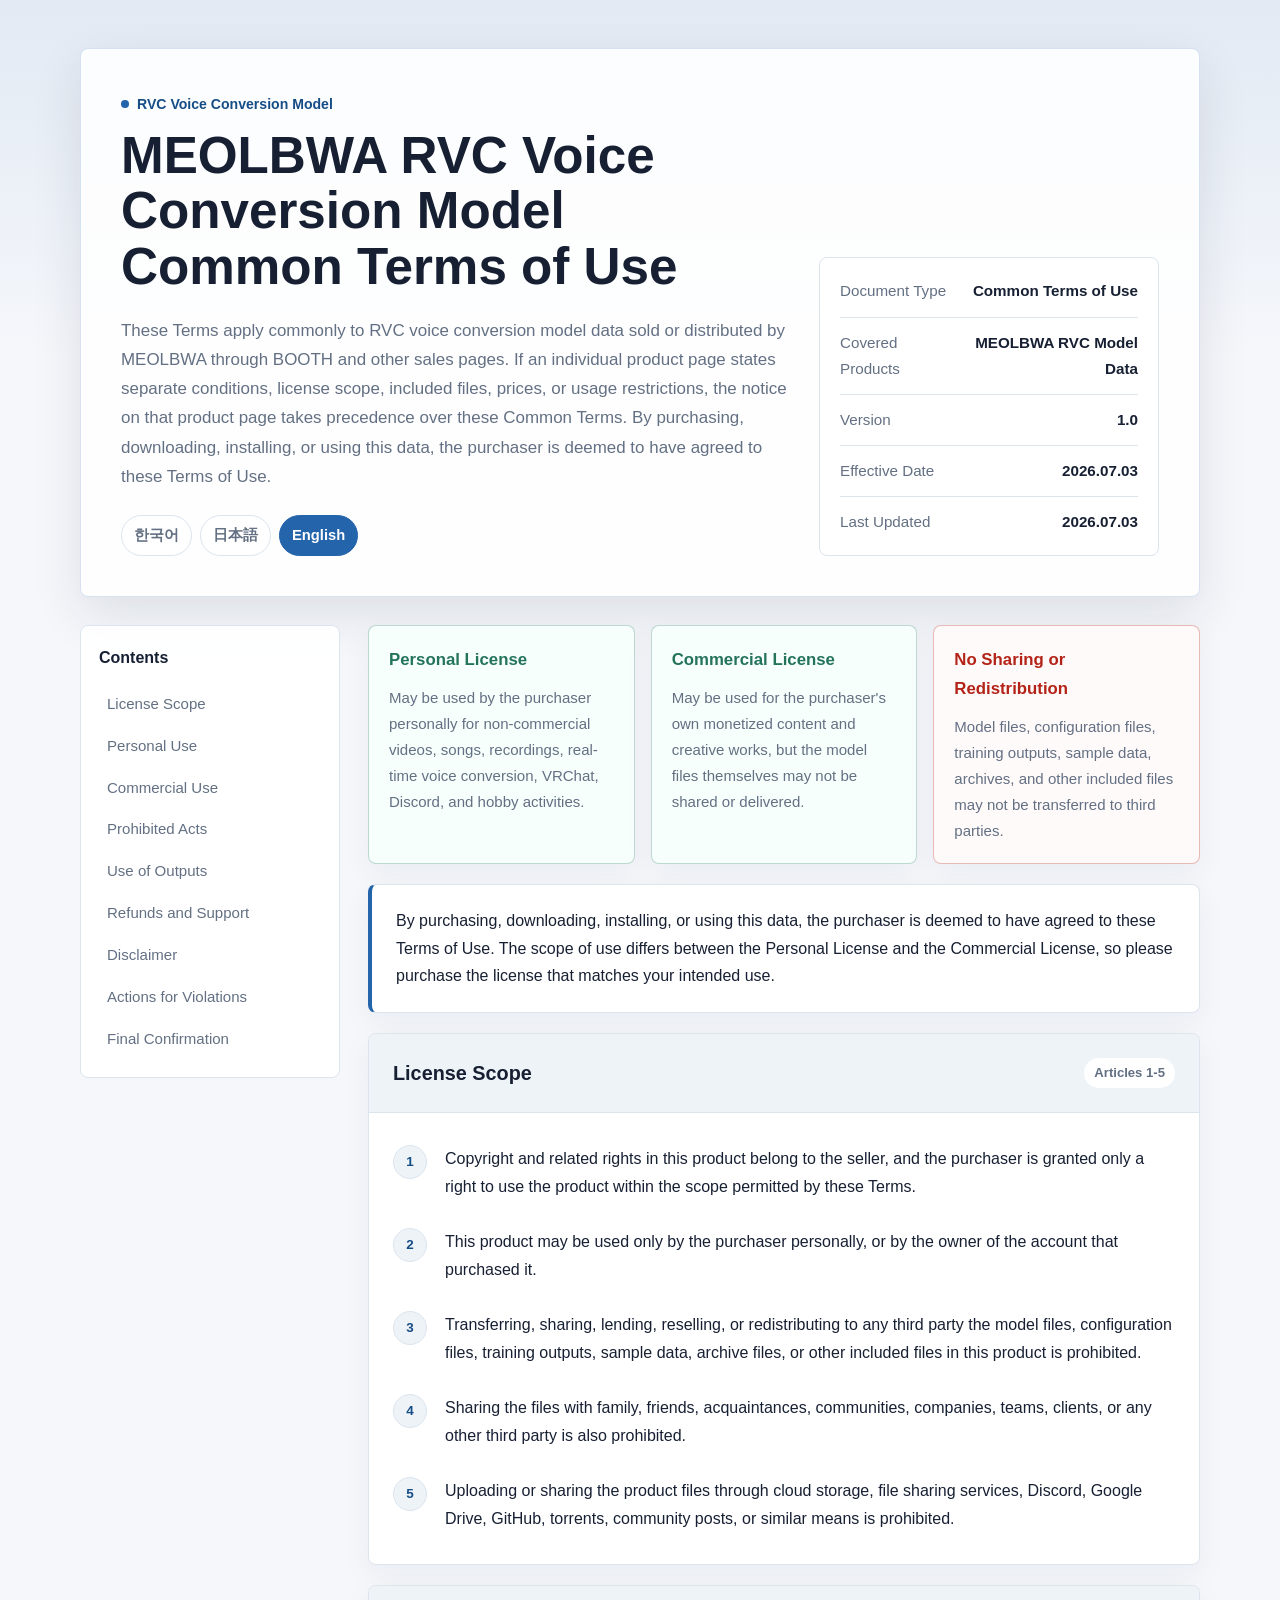
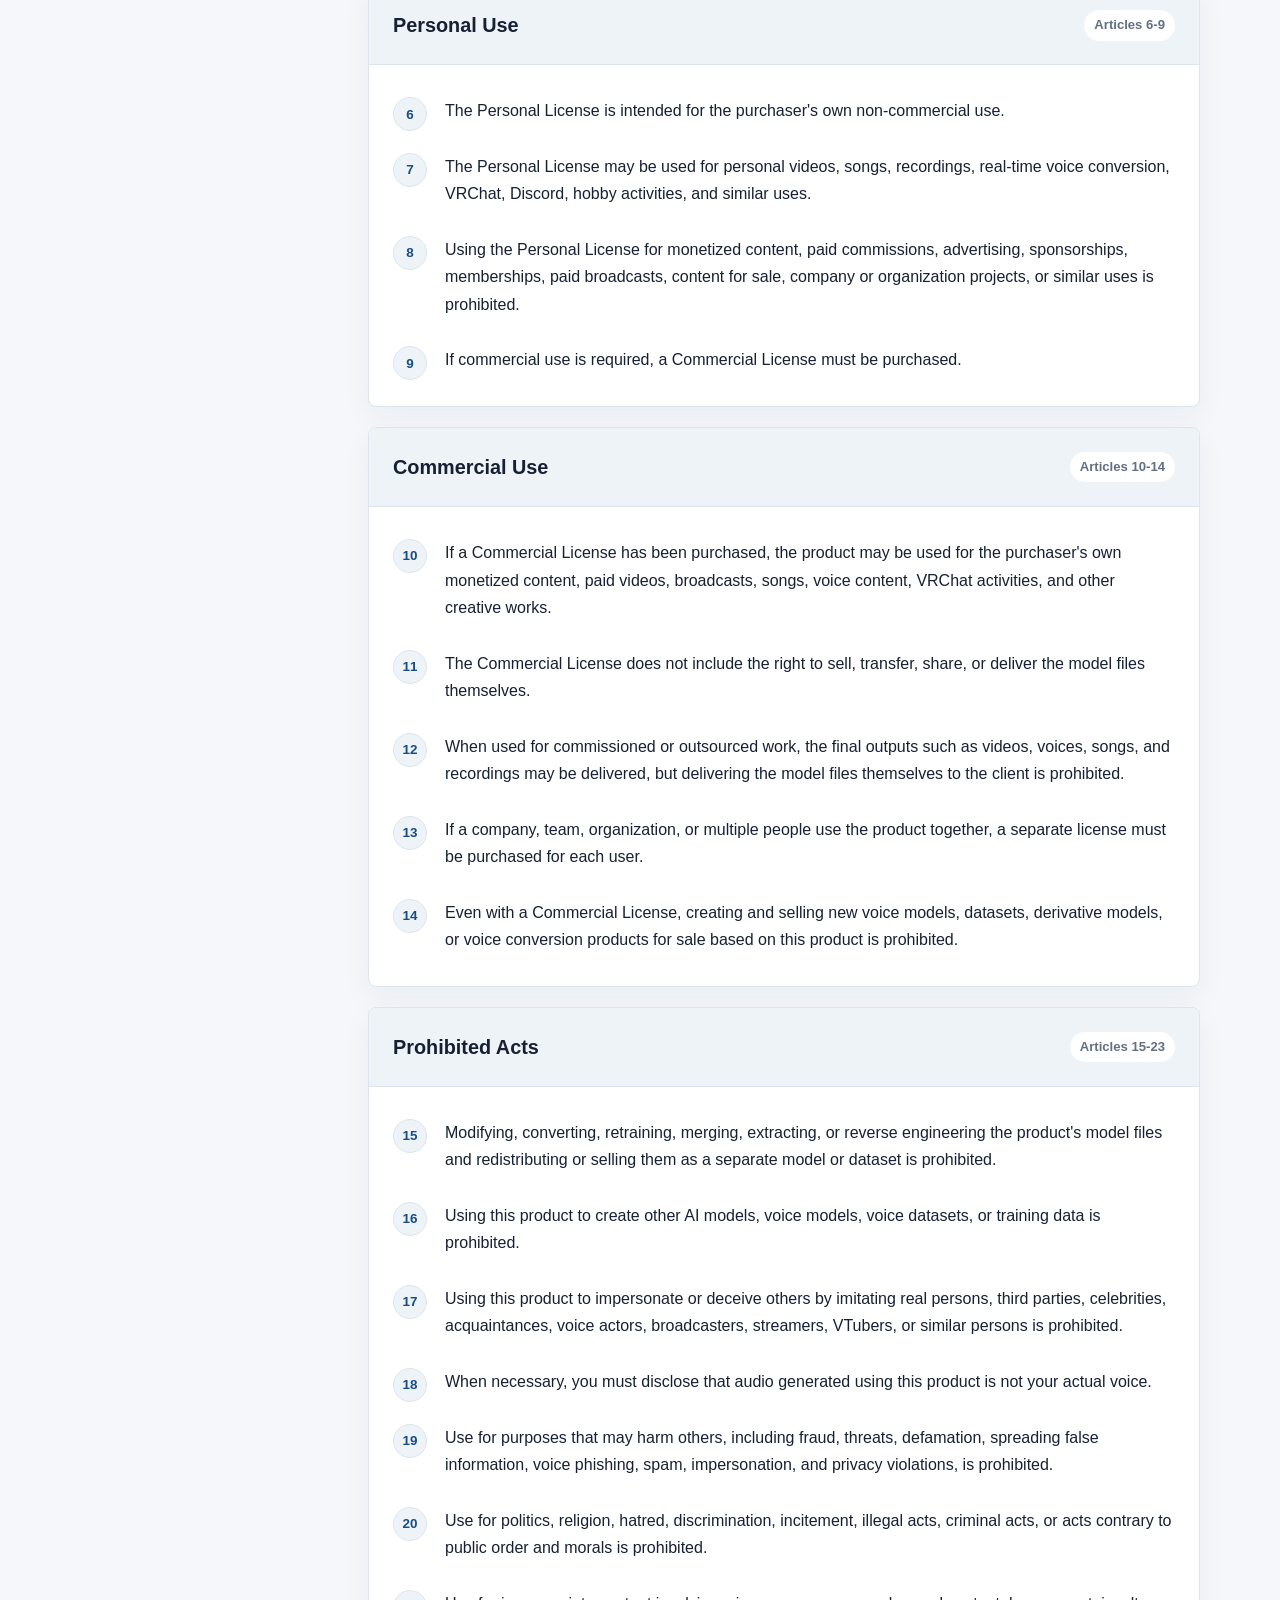
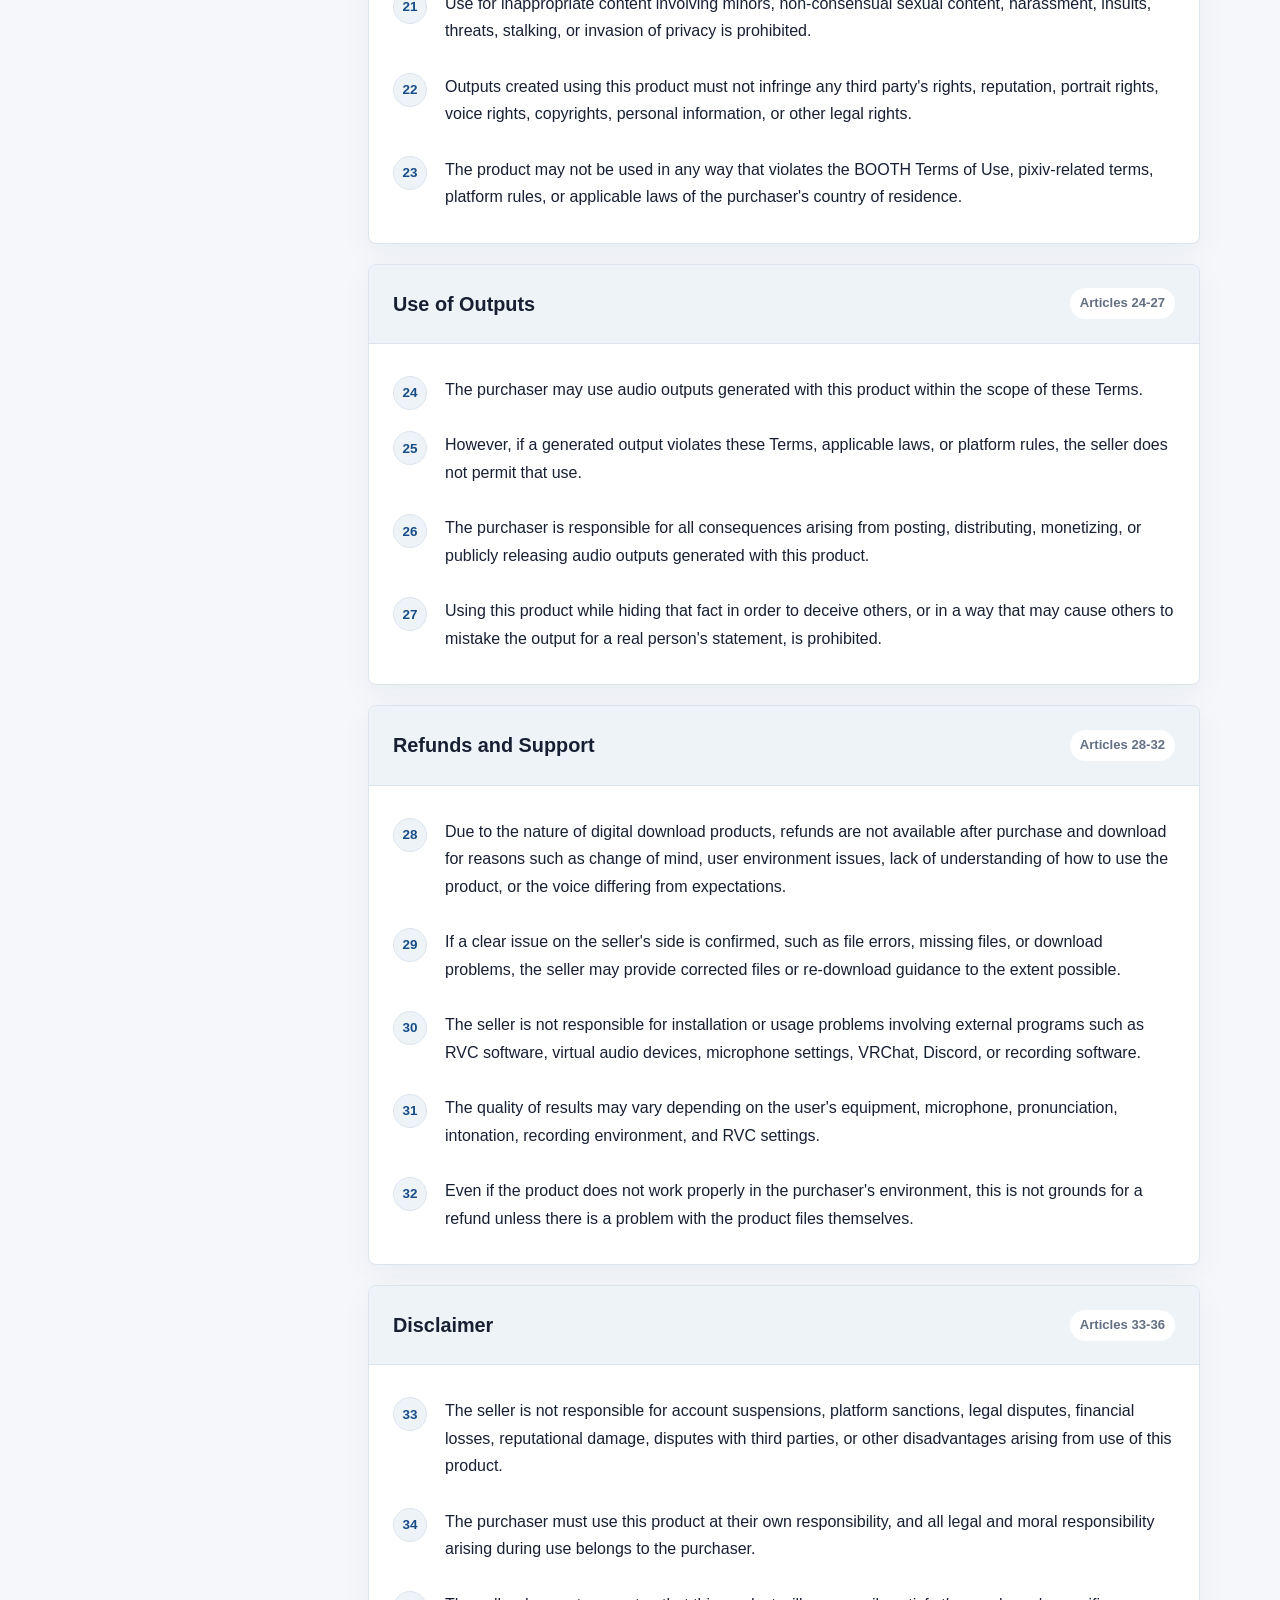
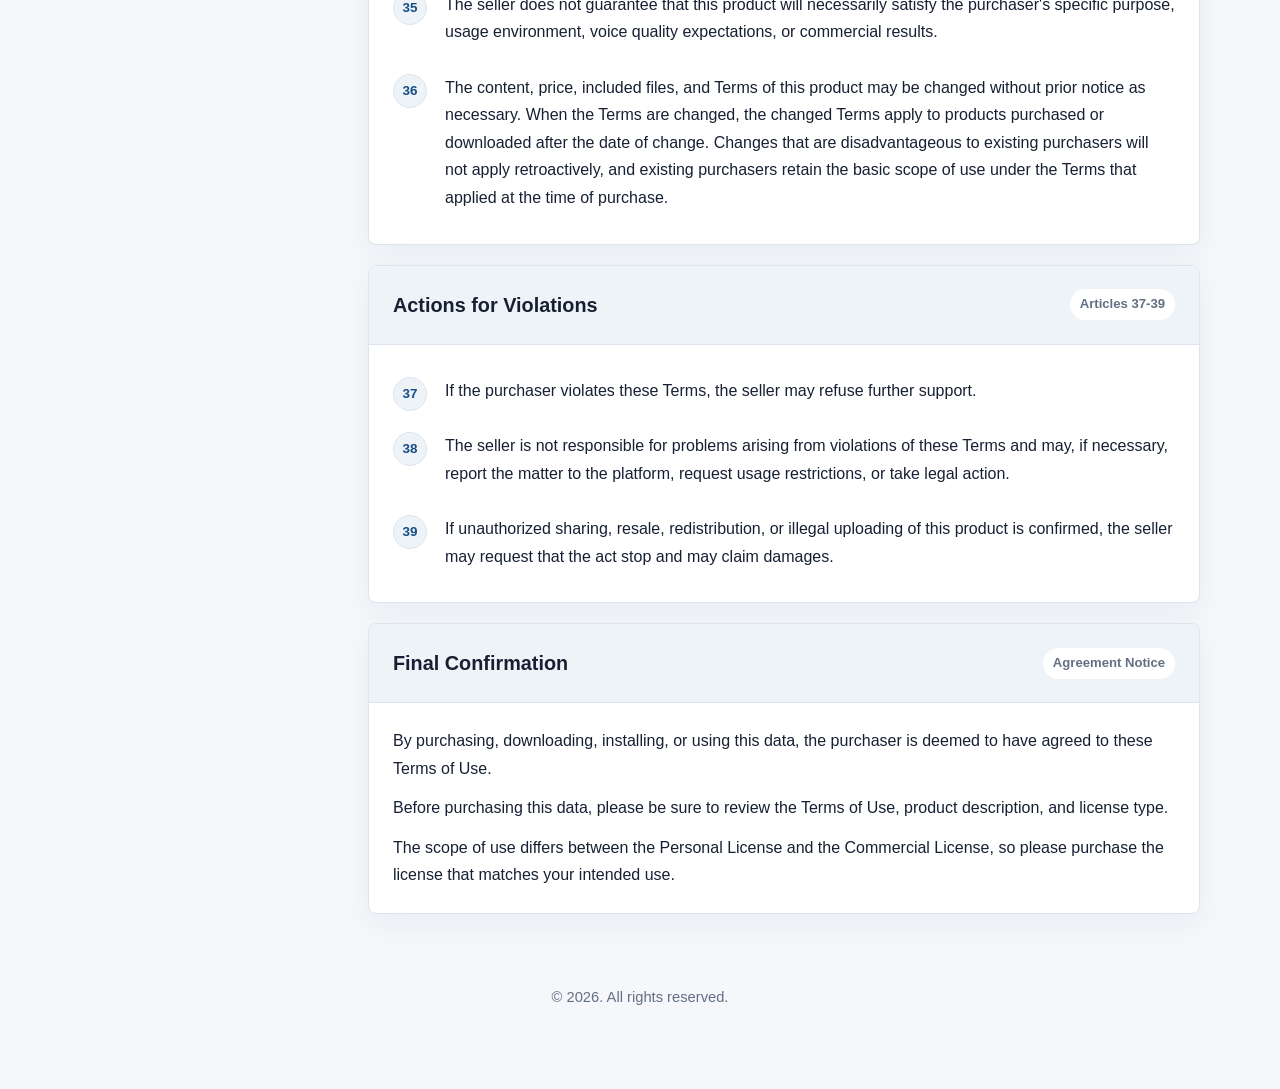
==== en.html @ eeedddf6 "Add Japanese and English terms pages" ====
<!doctype html>
<html lang="en">
<head>
  <meta charset="utf-8">
  <meta name="viewport" content="width=device-width, initial-scale=1">
  <meta name="description" content="Common terms of use and license guide for MEOLBWA RVC voice conversion model data">
  <title>MEOLBWA RVC Voice Conversion Model Common Terms of Use</title>
  <link rel="stylesheet" href="styles.css">
</head>
<body>
  <a class="skip-link" href="#terms">Skip to content</a>

  <main class="page" id="top">
    <header class="hero" aria-labelledby="page-title">
      <div>
        <p class="eyebrow">RVC Voice Conversion Model</p>
        <h1 id="page-title">MEOLBWA RVC Voice Conversion Model Common Terms of Use</h1>
        <p class="lead">
          These Terms apply commonly to RVC voice conversion model data sold or distributed by
          MEOLBWA through BOOTH and other sales pages. If an individual product page states
          separate conditions, license scope, included files, prices, or usage restrictions,
          the notice on that product page takes precedence over these Common Terms. By purchasing,
          downloading, installing, or using this data, the purchaser is deemed to have agreed to
          these Terms of Use.
        </p>
        <nav class="language-nav" aria-label="Language selection">
          <a href="index.html" lang="ko">한국어</a>
          <a href="ja.html" lang="ja">日本語</a>
          <a class="active" href="en.html" aria-current="page">English</a>
        </nav>
      </div>

      <aside class="meta-panel" aria-label="Terms information">
        <div class="meta-item">
          <span class="meta-label">Document Type</span>
          <span class="meta-value">Common Terms of Use</span>
        </div>
        <div class="meta-item">
          <span class="meta-label">Covered Products</span>
          <span class="meta-value">MEOLBWA RVC Model Data</span>
        </div>
        <div class="meta-item">
          <span class="meta-label">Version</span>
          <span class="meta-value">1.0</span>
        </div>
        <div class="meta-item">
          <span class="meta-label">Effective Date</span>
          <span class="meta-value">2026.07.03</span>
        </div>
        <div class="meta-item">
          <span class="meta-label">Last Updated</span>
          <span class="meta-value">2026.07.03</span>
        </div>
      </aside>
    </header>

    <div class="layout">
      <aside class="toc" aria-label="Terms table of contents">
        <p class="toc-title">Contents</p>
        <nav>
          <a href="#license">License Scope</a>
          <a href="#personal">Personal Use</a>
          <a href="#commercial">Commercial Use</a>
          <a href="#prohibited">Prohibited Acts</a>
          <a href="#outputs">Use of Outputs</a>
          <a href="#refund">Refunds and Support</a>
          <a href="#disclaimer">Disclaimer</a>
          <a href="#violation">Actions for Violations</a>
          <a href="#final">Final Confirmation</a>
        </nav>
      </aside>

      <div class="content" id="terms">
        <section class="summary-grid" aria-label="Key points">
          <article class="summary-card allowed">
            <h2>Personal License</h2>
            <p>May be used by the purchaser personally for non-commercial videos, songs, recordings, real-time voice conversion, VRChat, Discord, and hobby activities.</p>
          </article>
          <article class="summary-card allowed">
            <h2>Commercial License</h2>
            <p>May be used for the purchaser's own monetized content and creative works, but the model files themselves may not be shared or delivered.</p>
          </article>
          <article class="summary-card warning">
            <h2>No Sharing or Redistribution</h2>
            <p>Model files, configuration files, training outputs, sample data, archives, and other included files may not be transferred to third parties.</p>
          </article>
        </section>

        <section class="notice" aria-label="Agreement notice">
          <p>
            By purchasing, downloading, installing, or using this data, the purchaser is deemed to have agreed to these Terms of Use.
            The scope of use differs between the Personal License and the Commercial License, so please purchase the license that matches your intended use.
          </p>
        </section>

        <section class="terms-section" id="license" aria-labelledby="license-title">
          <div class="section-heading">
            <h2 id="license-title">License Scope</h2>
            <span class="section-count">Articles 1-5</span>
          </div>
          <div class="section-body">
            <ol class="terms-list">
              <li>Copyright and related rights in this product belong to the seller, and the purchaser is granted only a right to use the product within the scope permitted by these Terms.</li>
              <li>This product may be used only by the purchaser personally, or by the owner of the account that purchased it.</li>
              <li>Transferring, sharing, lending, reselling, or redistributing to any third party the model files, configuration files, training outputs, sample data, archive files, or other included files in this product is prohibited.</li>
              <li>Sharing the files with family, friends, acquaintances, communities, companies, teams, clients, or any other third party is also prohibited.</li>
              <li>Uploading or sharing the product files through cloud storage, file sharing services, Discord, Google Drive, GitHub, torrents, community posts, or similar means is prohibited.</li>
            </ol>
          </div>
        </section>

        <section class="terms-section" id="personal" aria-labelledby="personal-title">
          <div class="section-heading">
            <h2 id="personal-title">Personal Use</h2>
            <span class="section-count">Articles 6-9</span>
          </div>
          <div class="section-body">
            <ol class="terms-list">
              <li>The Personal License is intended for the purchaser's own non-commercial use.</li>
              <li>The Personal License may be used for personal videos, songs, recordings, real-time voice conversion, VRChat, Discord, hobby activities, and similar uses.</li>
              <li>Using the Personal License for monetized content, paid commissions, advertising, sponsorships, memberships, paid broadcasts, content for sale, company or organization projects, or similar uses is prohibited.</li>
              <li>If commercial use is required, a Commercial License must be purchased.</li>
            </ol>
          </div>
        </section>

        <section class="terms-section" id="commercial" aria-labelledby="commercial-title">
          <div class="section-heading">
            <h2 id="commercial-title">Commercial Use</h2>
            <span class="section-count">Articles 10-14</span>
          </div>
          <div class="section-body">
            <ol class="terms-list">
              <li>If a Commercial License has been purchased, the product may be used for the purchaser's own monetized content, paid videos, broadcasts, songs, voice content, VRChat activities, and other creative works.</li>
              <li>The Commercial License does not include the right to sell, transfer, share, or deliver the model files themselves.</li>
              <li>When used for commissioned or outsourced work, the final outputs such as videos, voices, songs, and recordings may be delivered, but delivering the model files themselves to the client is prohibited.</li>
              <li>If a company, team, organization, or multiple people use the product together, a separate license must be purchased for each user.</li>
              <li>Even with a Commercial License, creating and selling new voice models, datasets, derivative models, or voice conversion products for sale based on this product is prohibited.</li>
            </ol>
          </div>
        </section>

        <section class="terms-section" id="prohibited" aria-labelledby="prohibited-title">
          <div class="section-heading">
            <h2 id="prohibited-title">Prohibited Acts</h2>
            <span class="section-count">Articles 15-23</span>
          </div>
          <div class="section-body">
            <ol class="terms-list">
              <li>Modifying, converting, retraining, merging, extracting, or reverse engineering the product's model files and redistributing or selling them as a separate model or dataset is prohibited.</li>
              <li>Using this product to create other AI models, voice models, voice datasets, or training data is prohibited.</li>
              <li>Using this product to impersonate or deceive others by imitating real persons, third parties, celebrities, acquaintances, voice actors, broadcasters, streamers, VTubers, or similar persons is prohibited.</li>
              <li>When necessary, you must disclose that audio generated using this product is not your actual voice.</li>
              <li>Use for purposes that may harm others, including fraud, threats, defamation, spreading false information, voice phishing, spam, impersonation, and privacy violations, is prohibited.</li>
              <li>Use for politics, religion, hatred, discrimination, incitement, illegal acts, criminal acts, or acts contrary to public order and morals is prohibited.</li>
              <li>Use for inappropriate content involving minors, non-consensual sexual content, harassment, insults, threats, stalking, or invasion of privacy is prohibited.</li>
              <li>Outputs created using this product must not infringe any third party's rights, reputation, portrait rights, voice rights, copyrights, personal information, or other legal rights.</li>
              <li>The product may not be used in any way that violates the BOOTH Terms of Use, pixiv-related terms, platform rules, or applicable laws of the purchaser's country of residence.</li>
            </ol>
          </div>
        </section>

        <section class="terms-section" id="outputs" aria-labelledby="outputs-title">
          <div class="section-heading">
            <h2 id="outputs-title">Use of Outputs</h2>
            <span class="section-count">Articles 24-27</span>
          </div>
          <div class="section-body">
            <ol class="terms-list">
              <li>The purchaser may use audio outputs generated with this product within the scope of these Terms.</li>
              <li>However, if a generated output violates these Terms, applicable laws, or platform rules, the seller does not permit that use.</li>
              <li>The purchaser is responsible for all consequences arising from posting, distributing, monetizing, or publicly releasing audio outputs generated with this product.</li>
              <li>Using this product while hiding that fact in order to deceive others, or in a way that may cause others to mistake the output for a real person's statement, is prohibited.</li>
            </ol>
          </div>
        </section>

        <section class="terms-section" id="refund" aria-labelledby="refund-title">
          <div class="section-heading">
            <h2 id="refund-title">Refunds and Support</h2>
            <span class="section-count">Articles 28-32</span>
          </div>
          <div class="section-body">
            <ol class="terms-list">
              <li>Due to the nature of digital download products, refunds are not available after purchase and download for reasons such as change of mind, user environment issues, lack of understanding of how to use the product, or the voice differing from expectations.</li>
              <li>If a clear issue on the seller's side is confirmed, such as file errors, missing files, or download problems, the seller may provide corrected files or re-download guidance to the extent possible.</li>
              <li>The seller is not responsible for installation or usage problems involving external programs such as RVC software, virtual audio devices, microphone settings, VRChat, Discord, or recording software.</li>
              <li>The quality of results may vary depending on the user's equipment, microphone, pronunciation, intonation, recording environment, and RVC settings.</li>
              <li>Even if the product does not work properly in the purchaser's environment, this is not grounds for a refund unless there is a problem with the product files themselves.</li>
            </ol>
          </div>
        </section>

        <section class="terms-section" id="disclaimer" aria-labelledby="disclaimer-title">
          <div class="section-heading">
            <h2 id="disclaimer-title">Disclaimer</h2>
            <span class="section-count">Articles 33-36</span>
          </div>
          <div class="section-body">
            <ol class="terms-list">
              <li>The seller is not responsible for account suspensions, platform sanctions, legal disputes, financial losses, reputational damage, disputes with third parties, or other disadvantages arising from use of this product.</li>
              <li>The purchaser must use this product at their own responsibility, and all legal and moral responsibility arising during use belongs to the purchaser.</li>
              <li>The seller does not guarantee that this product will necessarily satisfy the purchaser's specific purpose, usage environment, voice quality expectations, or commercial results.</li>
              <li>The content, price, included files, and Terms of this product may be changed without prior notice as necessary. When the Terms are changed, the changed Terms apply to products purchased or downloaded after the date of change. Changes that are disadvantageous to existing purchasers will not apply retroactively, and existing purchasers retain the basic scope of use under the Terms that applied at the time of purchase.</li>
            </ol>
          </div>
        </section>

        <section class="terms-section" id="violation" aria-labelledby="violation-title">
          <div class="section-heading">
            <h2 id="violation-title">Actions for Violations</h2>
            <span class="section-count">Articles 37-39</span>
          </div>
          <div class="section-body">
            <ol class="terms-list">
              <li>If the purchaser violates these Terms, the seller may refuse further support.</li>
              <li>The seller is not responsible for problems arising from violations of these Terms and may, if necessary, report the matter to the platform, request usage restrictions, or take legal action.</li>
              <li>If unauthorized sharing, resale, redistribution, or illegal uploading of this product is confirmed, the seller may request that the act stop and may claim damages.</li>
            </ol>
          </div>
        </section>

        <section class="terms-section" id="final" aria-labelledby="final-title">
          <div class="section-heading">
            <h2 id="final-title">Final Confirmation</h2>
            <span class="section-count">Agreement Notice</span>
          </div>
          <div class="section-body">
            <p>By purchasing, downloading, installing, or using this data, the purchaser is deemed to have agreed to these Terms of Use.</p>
            <p>Before purchasing this data, please be sure to review the Terms of Use, product description, and license type.</p>
            <p>The scope of use differs between the Personal License and the Commercial License, so please purchase the license that matches your intended use.</p>
          </div>
        </section>
      </div>
    </div>

    <footer class="footer">
      <p>© 2026. All rights reserved.</p>
    </footer>
  </main>
</body>
</html>
---- styles.css ----
:root {
  color-scheme: light;
  --bg: #f5f7fb;
  --surface: #ffffff;
  --surface-muted: #eef3f8;
  --text: #172033;
  --muted: #637083;
  --line: #dce4ee;
  --accent: #2364aa;
  --accent-strong: #174d86;
  --danger: #b42318;
  --success: #24745b;
  --shadow: 0 18px 50px rgba(23, 32, 51, 0.11);
  --radius: 8px;
}

* {
  box-sizing: border-box;
}

html {
  scroll-behavior: smooth;
}

body {
  margin: 0;
  min-width: 320px;
  background:
    linear-gradient(180deg, rgba(35, 100, 170, 0.09), rgba(245, 247, 251, 0) 360px),
    var(--bg);
  color: var(--text);
  font-family: -apple-system, BlinkMacSystemFont, "Segoe UI", "Noto Sans KR", "Noto Sans JP", "Apple SD Gothic Neo", sans-serif;
  line-height: 1.72;
  overflow-wrap: break-word;
  word-break: keep-all;
}

a {
  color: inherit;
}

.skip-link {
  position: absolute;
  left: 16px;
  top: -48px;
  z-index: 20;
  padding: 10px 14px;
  border-radius: var(--radius);
  background: var(--text);
  color: #fff;
  text-decoration: none;
  transition: top 0.2s ease;
}

.skip-link:focus {
  top: 16px;
}

.page {
  width: min(1120px, calc(100% - 32px));
  margin: 0 auto;
  padding: 48px 0 64px;
}

.hero {
  display: grid;
  grid-template-columns: minmax(0, 1fr) 340px;
  gap: 28px;
  align-items: end;
  padding: 40px;
  border: 1px solid rgba(35, 100, 170, 0.18);
  border-radius: var(--radius);
  background: rgba(255, 255, 255, 0.86);
  box-shadow: var(--shadow);
}

.hero > div {
  min-width: 0;
}

html[lang="ja"] body {
  word-break: normal;
}

.eyebrow {
  display: inline-flex;
  align-items: center;
  gap: 8px;
  margin: 0 0 12px;
  color: var(--accent-strong);
  font-size: 0.88rem;
  font-weight: 700;
  letter-spacing: 0;
}

.eyebrow::before {
  content: "";
  width: 8px;
  height: 8px;
  border-radius: 999px;
  background: var(--accent);
}

h1 {
  max-width: 760px;
  margin: 0;
  font-size: clamp(2.05rem, 4vw, 4.25rem);
  line-height: 1.08;
  letter-spacing: 0;
}

.lead {
  max-width: 720px;
  margin: 22px 0 0;
  color: var(--muted);
  font-size: 1.06rem;
}

.language-nav {
  display: flex;
  flex-wrap: wrap;
  gap: 8px;
  margin-top: 24px;
}

.language-nav a {
  display: inline-flex;
  align-items: center;
  min-height: 36px;
  padding: 7px 12px;
  border: 1px solid var(--line);
  border-radius: 999px;
  background: #fff;
  color: var(--muted);
  font-size: 0.92rem;
  font-weight: 700;
  text-decoration: none;
}

.language-nav a:hover,
.language-nav a:focus {
  border-color: rgba(35, 100, 170, 0.42);
  color: var(--accent-strong);
  outline: none;
}

.language-nav a.active {
  border-color: var(--accent);
  background: var(--accent);
  color: #fff;
}

.meta-panel {
  display: grid;
  gap: 12px;
  padding: 20px;
  border: 1px solid var(--line);
  border-radius: var(--radius);
  background: var(--surface);
}

.meta-item {
  display: flex;
  justify-content: space-between;
  gap: 18px;
  padding-bottom: 12px;
  border-bottom: 1px solid var(--line);
  font-size: 0.95rem;
}

.meta-item:last-child {
  padding-bottom: 0;
  border-bottom: 0;
}

.meta-label {
  color: var(--muted);
}

.meta-value {
  font-weight: 700;
  text-align: right;
}

.layout {
  display: grid;
  grid-template-columns: 260px minmax(0, 1fr);
  gap: 28px;
  align-items: start;
  margin-top: 28px;
}

.toc {
  position: sticky;
  top: 18px;
  padding: 18px;
  border: 1px solid var(--line);
  border-radius: var(--radius);
  background: rgba(255, 255, 255, 0.92);
}

.toc-title {
  margin: 0 0 12px;
  font-weight: 800;
}

.toc nav {
  display: grid;
  gap: 2px;
}

.toc a {
  display: block;
  padding: 7px 8px;
  border-radius: 6px;
  color: var(--muted);
  font-size: 0.94rem;
  text-decoration: none;
}

.toc a:hover,
.toc a:focus {
  background: var(--surface-muted);
  color: var(--accent-strong);
  outline: none;
}

.content {
  display: grid;
  gap: 20px;
}

.summary-grid {
  display: grid;
  grid-template-columns: repeat(3, minmax(0, 1fr));
  gap: 16px;
}

.summary-card,
.terms-section,
.notice {
  border: 1px solid var(--line);
  border-radius: var(--radius);
  background: var(--surface);
  box-shadow: 0 10px 30px rgba(23, 32, 51, 0.05);
}

.summary-card {
  padding: 20px;
}

.summary-card h2 {
  margin: 0 0 10px;
  font-size: 1.05rem;
  letter-spacing: 0;
}

.summary-card p {
  margin: 0;
  color: var(--muted);
  font-size: 0.94rem;
}

.summary-card.warning {
  border-color: rgba(180, 35, 24, 0.3);
  background: #fffafa;
}

.summary-card.warning h2 {
  color: var(--danger);
}

.summary-card.allowed {
  border-color: rgba(36, 116, 91, 0.28);
  background: #f7fffc;
}

.summary-card.allowed h2 {
  color: var(--success);
}

.notice {
  padding: 22px 24px;
  border-left: 4px solid var(--accent);
}

.notice p {
  margin: 0;
}

.terms-section {
  scroll-margin-top: 24px;
  overflow: hidden;
}

.section-heading {
  display: flex;
  align-items: center;
  justify-content: space-between;
  gap: 16px;
  padding: 22px 24px;
  border-bottom: 1px solid var(--line);
  background: var(--surface-muted);
}

.section-heading h2 {
  margin: 0;
  font-size: 1.24rem;
  letter-spacing: 0;
}

.section-count {
  flex: 0 0 auto;
  padding: 4px 10px;
  border-radius: 999px;
  background: #fff;
  color: var(--muted);
  font-size: 0.82rem;
  font-weight: 700;
}

.section-body {
  padding: 24px;
}

.section-body p {
  margin: 0 0 12px;
}

.section-body p:last-child {
  margin-bottom: 0;
}

.terms-list {
  display: grid;
  gap: 12px;
  margin: 0;
  padding: 0;
  list-style: none;
  counter-reset: terms;
}

.terms-list li {
  position: relative;
  min-height: 42px;
  padding: 8px 0 8px 52px;
  counter-increment: terms;
}

.terms-list li::before {
  content: counter(terms);
  position: absolute;
  left: 0;
  top: 8px;
  display: grid;
  width: 32px;
  height: 32px;
  place-items: center;
  border: 1px solid var(--line);
  border-radius: 50%;
  background: var(--surface-muted);
  color: var(--accent-strong);
  font-size: 0.84rem;
  font-weight: 800;
  line-height: 1;
}

#personal .terms-list {
  counter-reset: terms 5;
}

#commercial .terms-list {
  counter-reset: terms 9;
}

#prohibited .terms-list {
  counter-reset: terms 14;
}

#outputs .terms-list {
  counter-reset: terms 23;
}

#refund .terms-list {
  counter-reset: terms 27;
}

#disclaimer .terms-list {
  counter-reset: terms 32;
}

#violation .terms-list {
  counter-reset: terms 36;
}

.footer {
  margin-top: 28px;
  padding: 28px 0 0;
  color: var(--muted);
  font-size: 0.92rem;
  text-align: center;
}

@media (max-width: 920px) {
  .hero,
  .layout {
    grid-template-columns: 1fr;
  }

  .hero {
    padding: 30px;
  }

  .toc {
    position: static;
  }

  .toc nav {
    grid-template-columns: repeat(2, minmax(0, 1fr));
  }

  .summary-grid {
    grid-template-columns: 1fr;
  }
}

@media (max-width: 560px) {
  .page {
    width: min(100% - 20px, 1120px);
    padding: 18px 0 40px;
  }

  .hero,
  .section-body,
  .notice {
    padding: 20px;
  }

  .section-heading {
    align-items: flex-start;
    flex-direction: column;
    padding: 18px 20px;
  }

  .toc nav {
    grid-template-columns: 1fr;
  }

  .meta-item {
    align-items: flex-start;
    flex-direction: column;
    gap: 3px;
  }

  .meta-value {
    text-align: left;
  }

  .terms-list li {
    padding-left: 44px;
  }
}
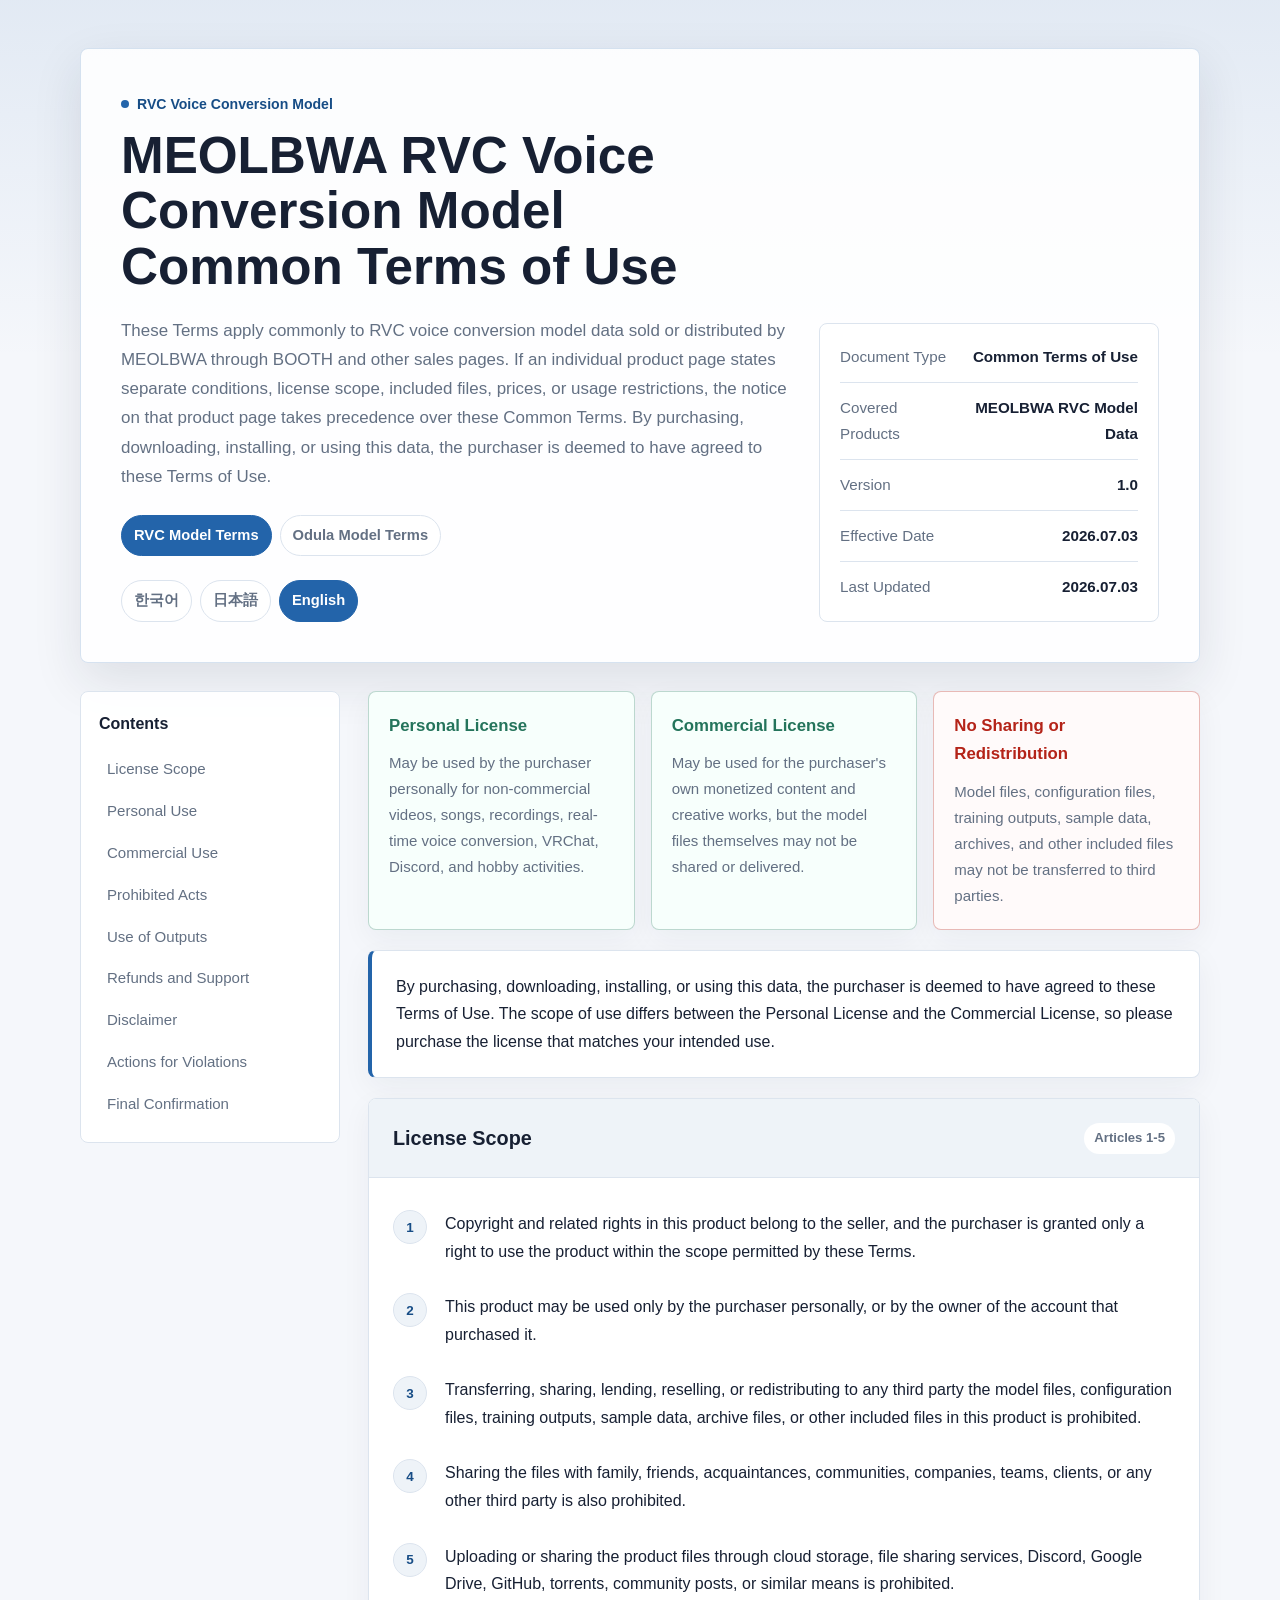
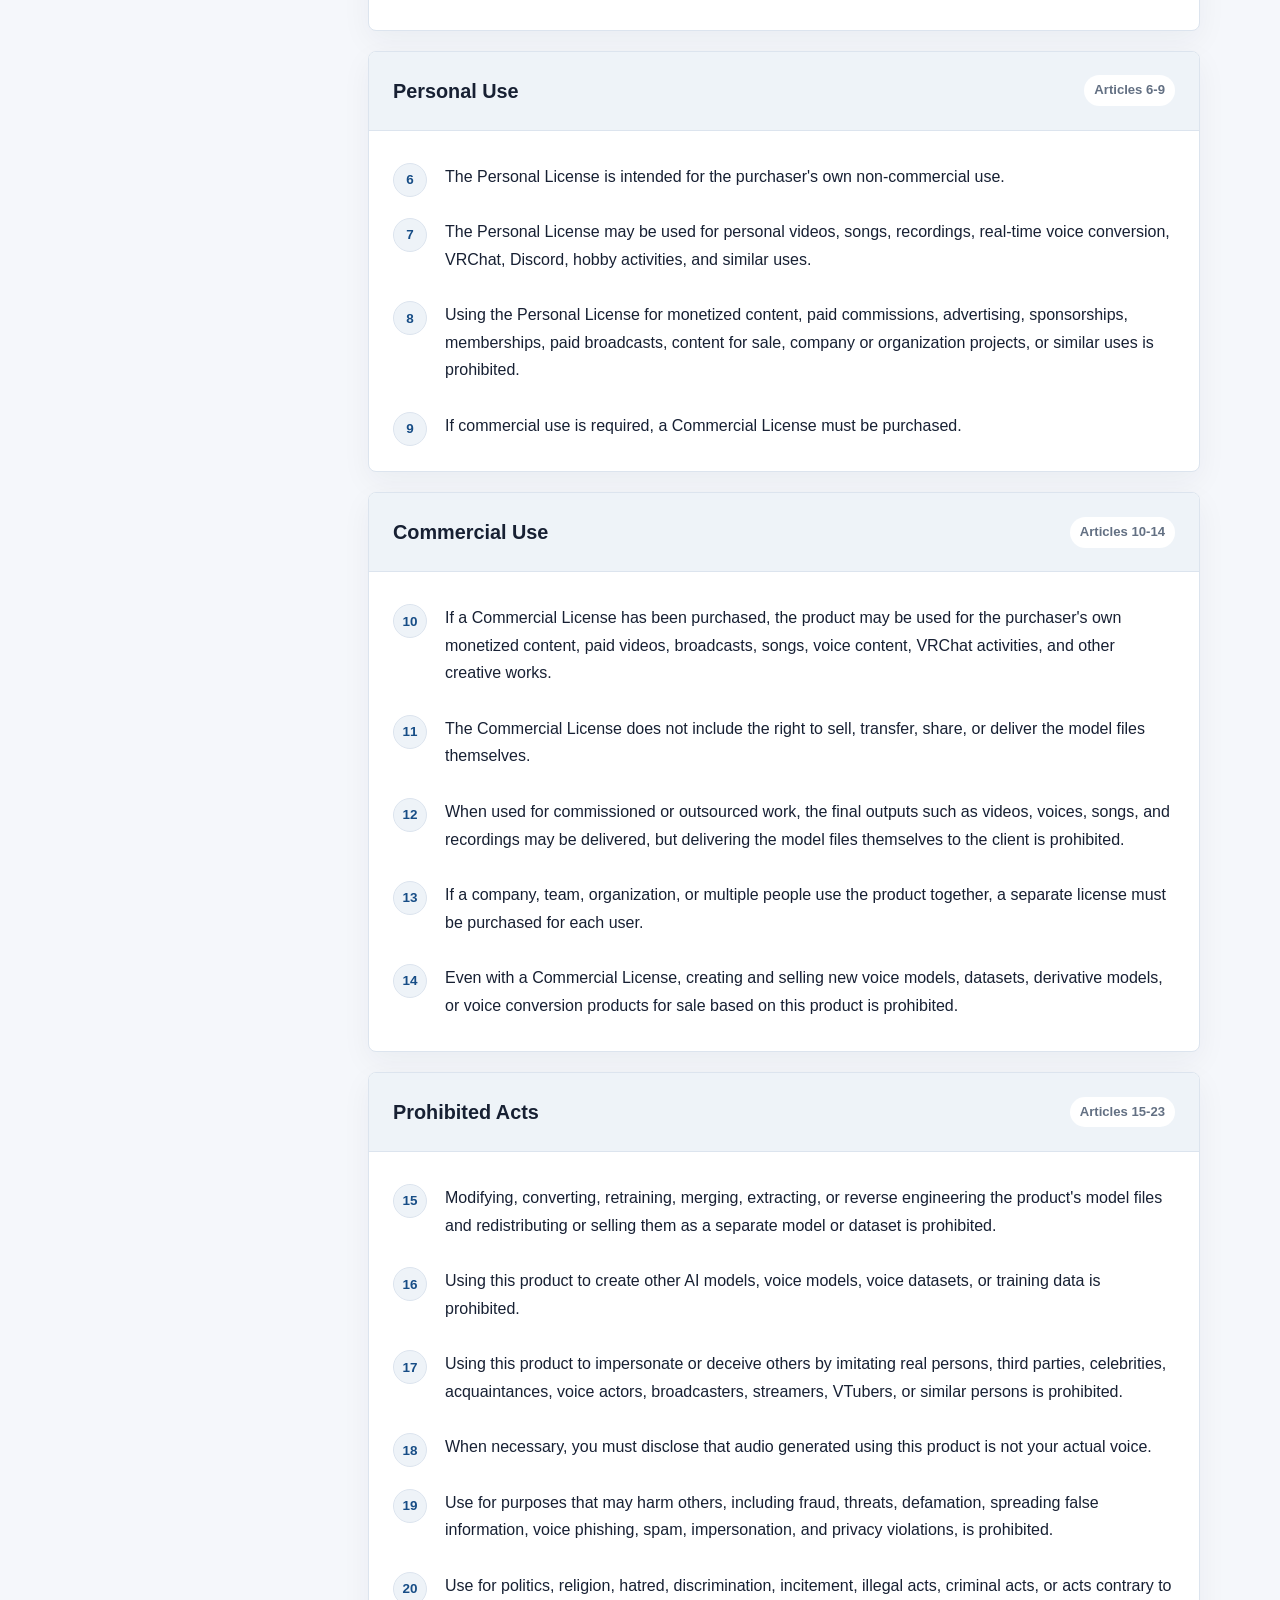
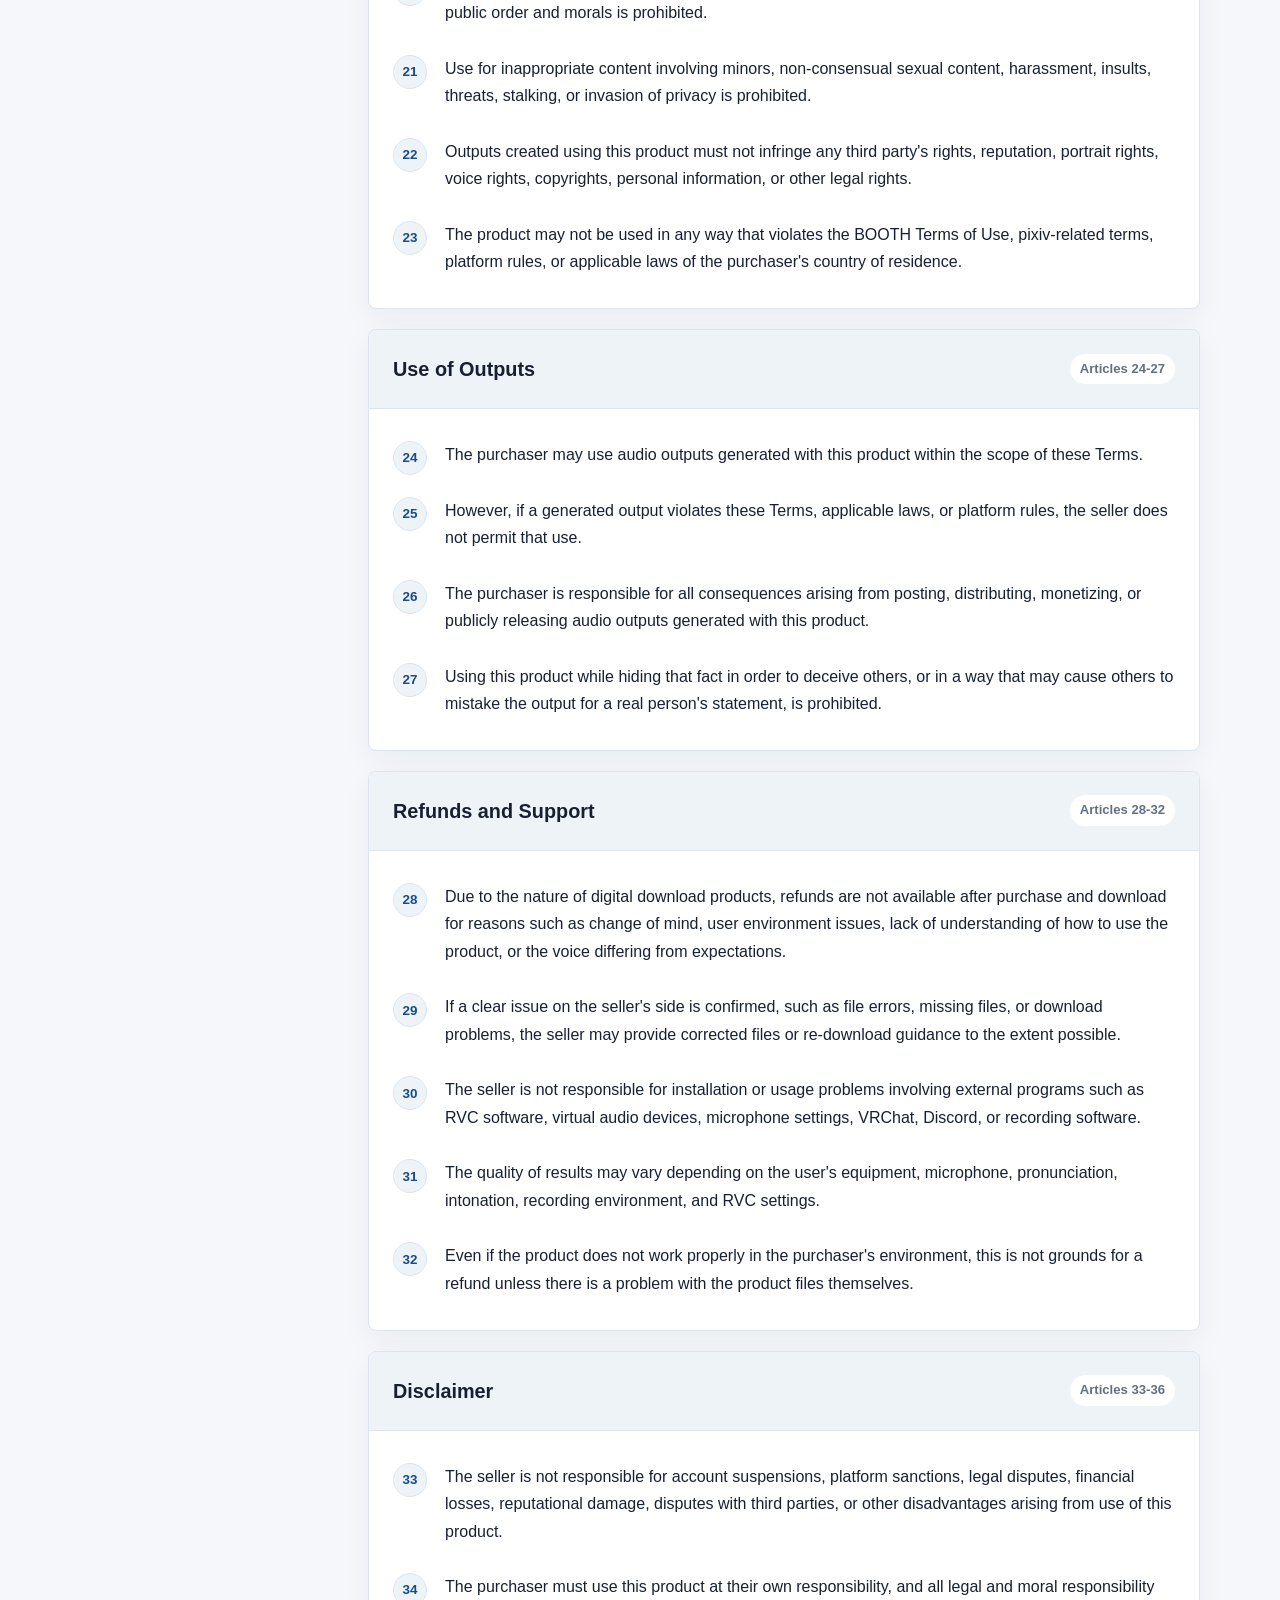
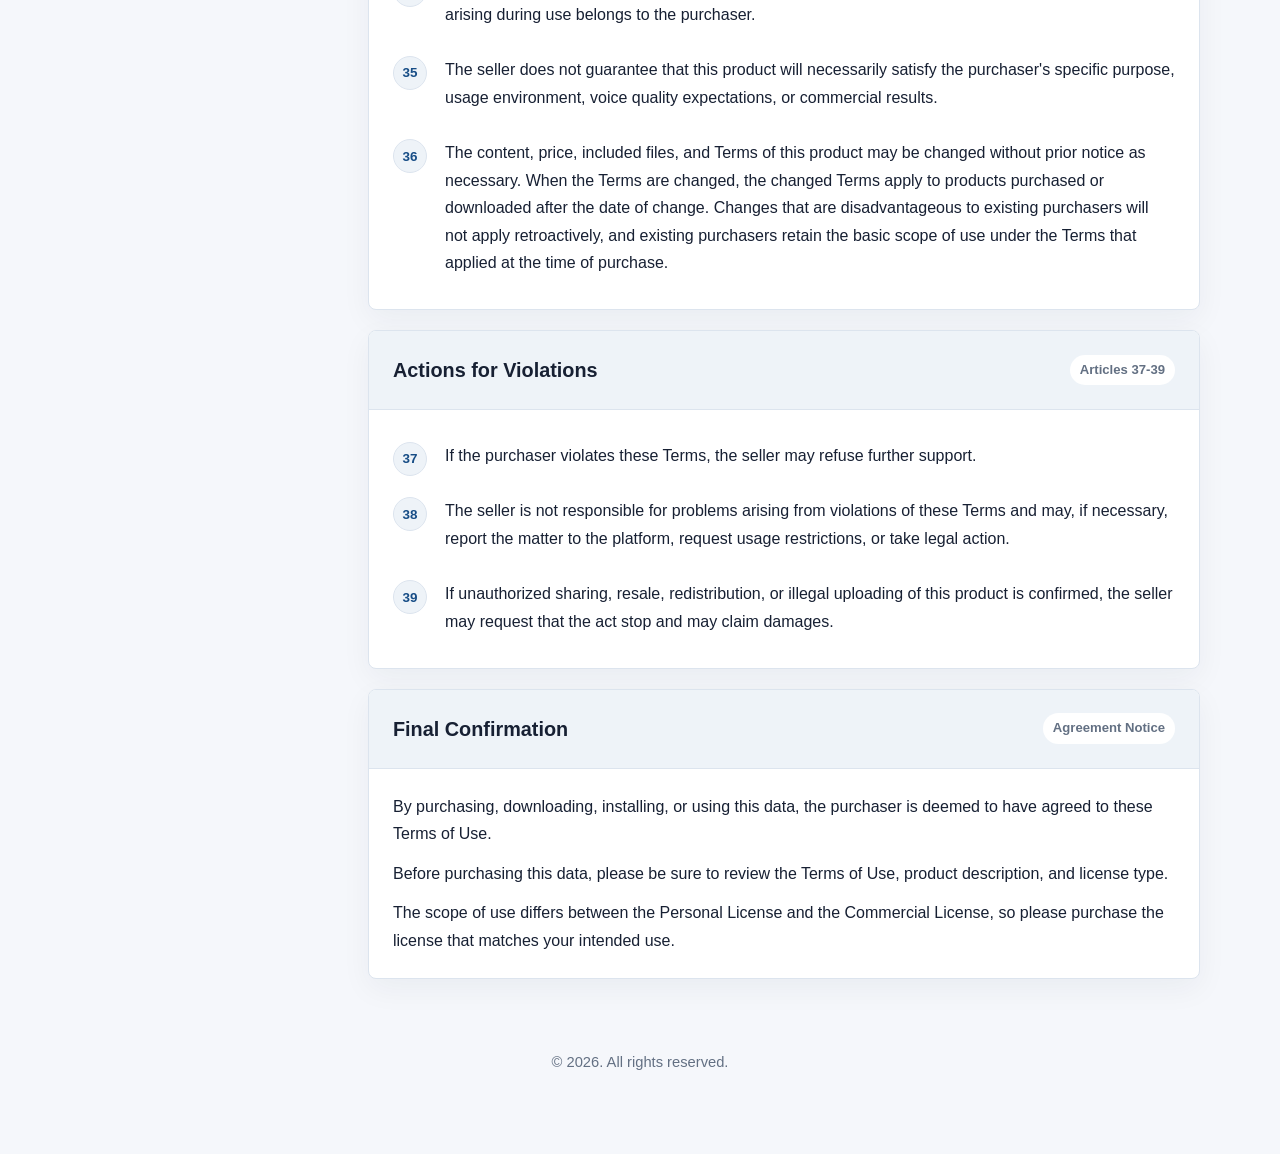
==== commit 1cd6f2b1: "Merge pull request #1 from ParkWonYeop/codex/odula-terms Add Odula model terms at /odula" ====
--- a/en.html
+++ b/en.html
@@ -23,6 +23,10 @@
           downloading, installing, or using this data, the purchaser is deemed to have agreed to
           these Terms of Use.
         </p>
+        <nav class="language-nav" aria-label="Select model terms">
+          <a class="active" aria-current="true" href="en.html">RVC Model Terms</a>
+          <a href="odula/en.html">Odula Model Terms</a>
+        </nav>
         <nav class="language-nav" aria-label="Language selection">
           <a href="index.html" lang="ko">한국어</a>
           <a href="ja.html" lang="ja">日本語</a>
